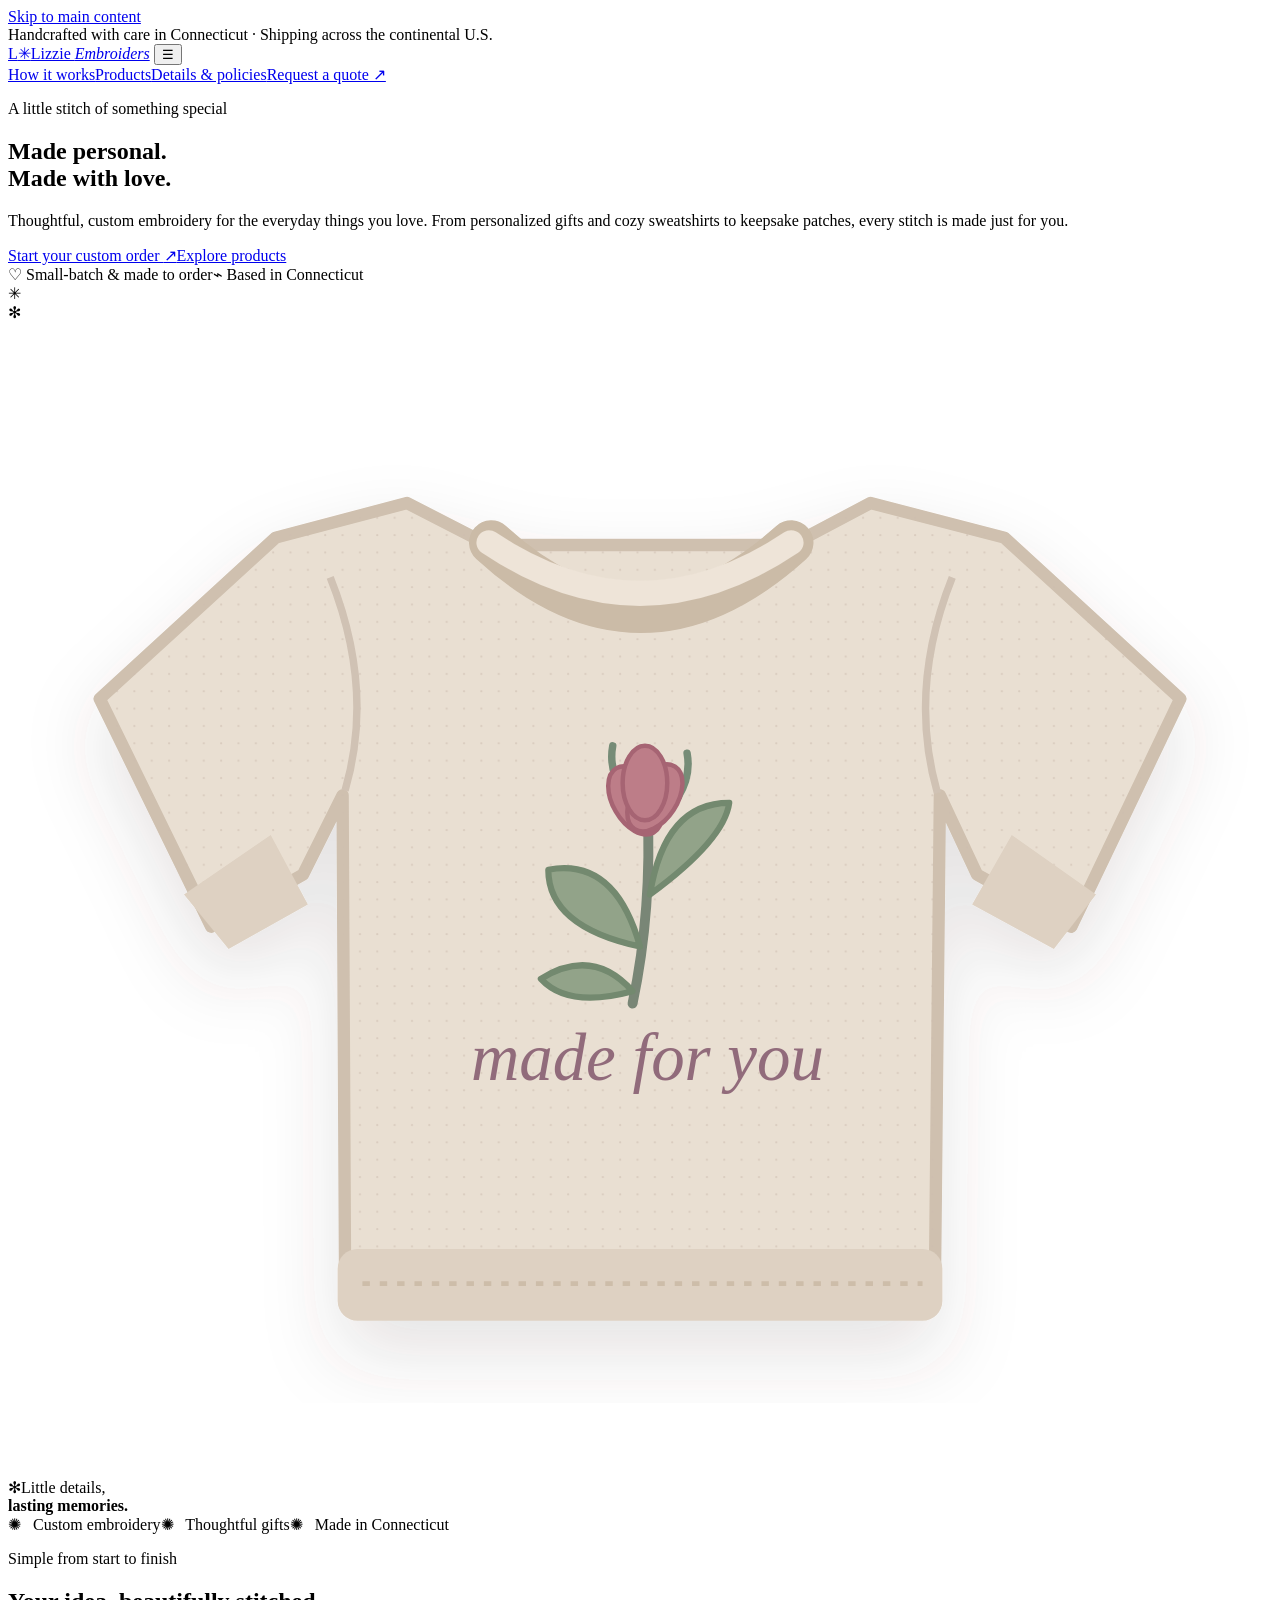
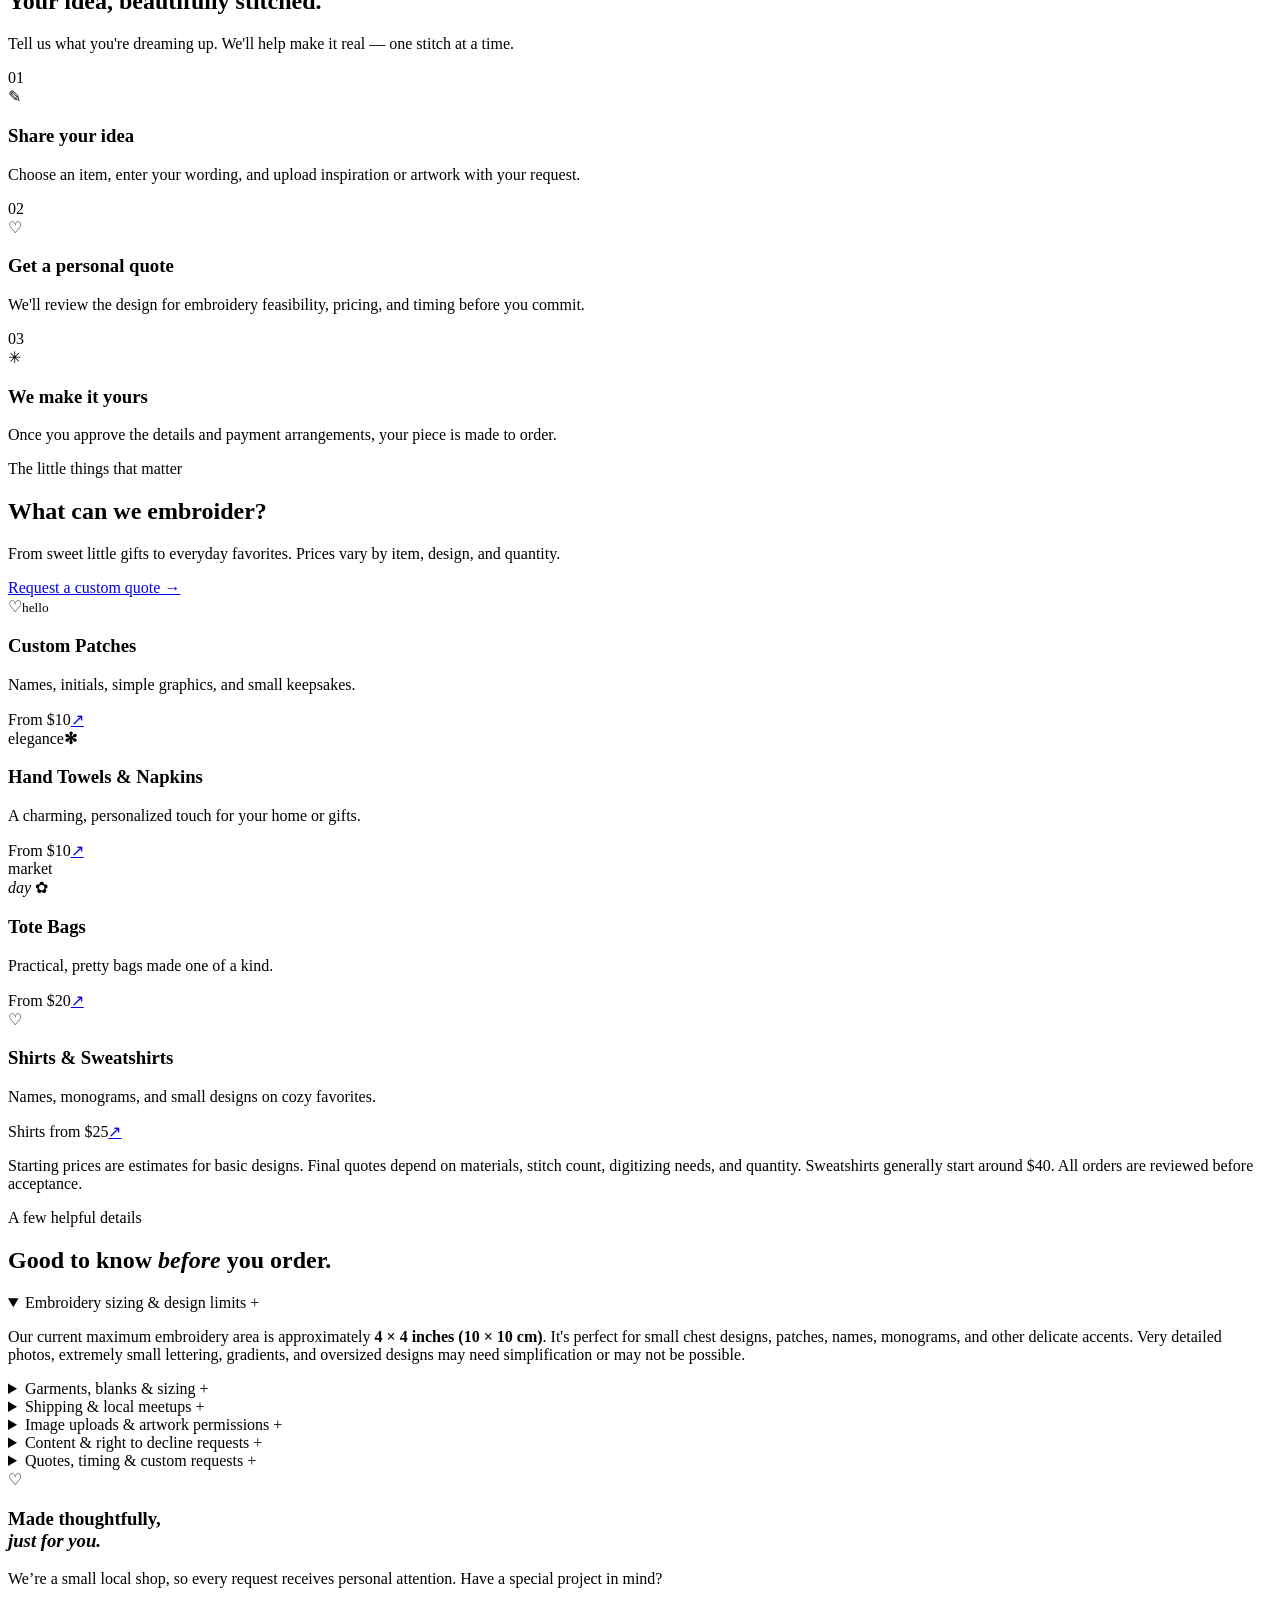
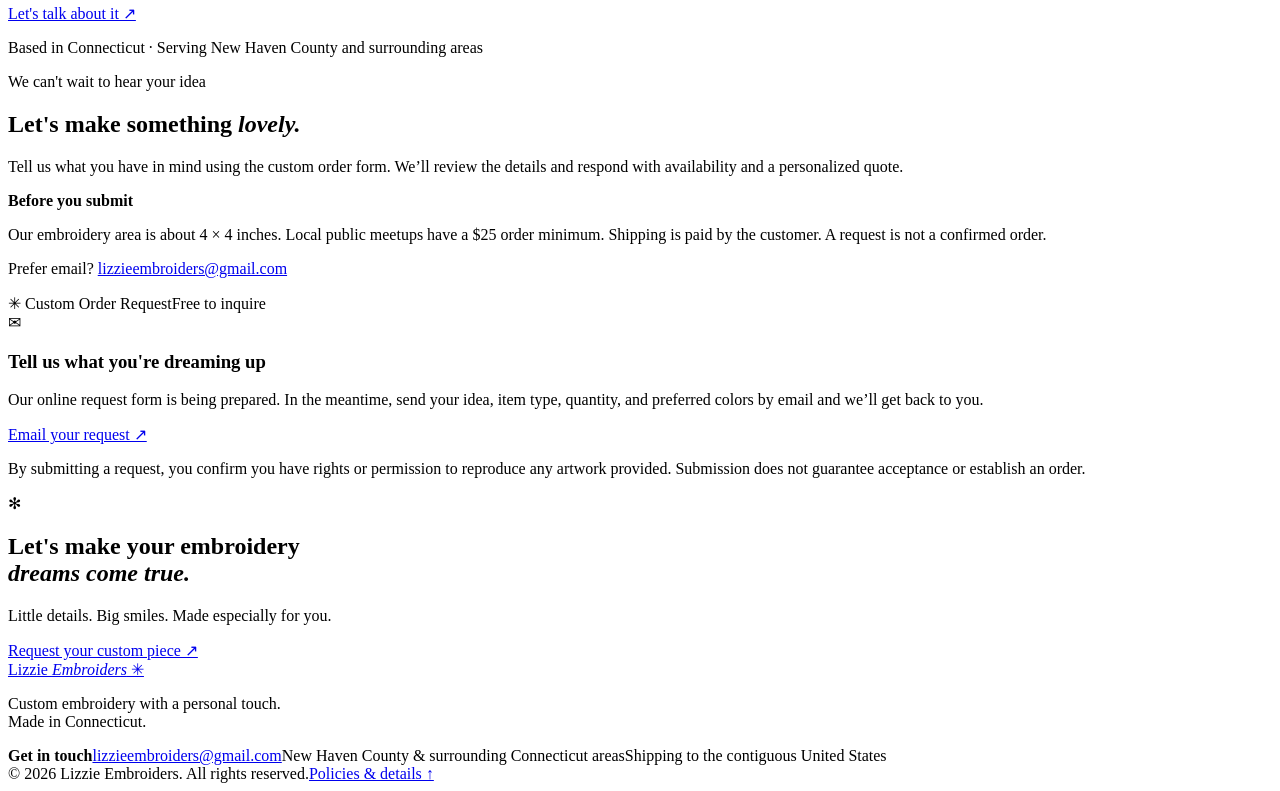
==== public/index.html @ 342d5901 "Add complete Lizzie Embroiders website layout and content" ====
<!doctype html>
<html lang="en">
<head>
<meta charset="utf-8">
<meta name="viewport" content="width=device-width,initial-scale=1">
<meta name="theme-color" content="#f5eee8">
<meta name="description" content="Lizzie Embroiders: personalized embroidery, custom patches, totes, towels and clothing in Connecticut. Request a free custom quote.">
<title>Lizzie Embroiders | Custom Embroidery in Connecticut</title>
<link rel="icon" href="data:image/svg+xml,%3Csvg xmlns='http://www.w3.org/2000/svg' viewBox='0 0 64 64'%3E%3Crect width='64' height='64' rx='16' fill='%239e6f82'/%3E%3Ctext x='32' y='46' text-anchor='middle' font-family='Georgia' font-size='44' fill='white'%3EL%3C/text%3E%3C/svg%3E">
<link rel="stylesheet" href="/styles.css">
<script src="/script.js" defer></script>
</head>
<body>
<a class="skip-link" href="#main">Skip to main content</a>
<div class="announcement">Handcrafted with care in Connecticut · Shipping across the continental U.S.</div>
<header class="site-header">
  <div class="container nav-inner">
    <a href="#top" class="wordmark" aria-label="Lizzie Embroiders home"><span class="wordmark-icon">L<span class="needle">✳</span></span><span>Lizzie <em>Embroiders</em></span></a>
    <button class="nav-toggle" type="button" aria-expanded="false" aria-controls="main-nav" aria-label="Toggle menu">☰</button>
    <nav id="main-nav" class="nav-links" aria-label="Main navigation">
      <a href="#how-it-works">How it works</a><a href="#products">Products</a><a href="#details">Details & policies</a><a href="#order" class="nav-cta">Request a quote ↗</a>
    </nav>
  </div>
</header>
<main id="main">
<section id="top" class="hero">
  <div class="container hero-grid">
    <div class="hero-copy">
      <p class="eyebrow">A little stitch of something special</p>
      <h1>Made personal.<br><span>Made with love.</span></h1>
      <p class="lead">Thoughtful, custom embroidery for the everyday things you love. From personalized gifts and cozy sweatshirts to keepsake patches, every stitch is made just for you.</p>
      <div class="hero-actions"><a class="btn btn-primary" href="#order">Start your custom order <span aria-hidden="true">↗</span></a><a class="btn btn-outline" href="#products">Explore products</a></div>
      <div class="hero-points"><span>♡ Small-batch & made to order</span><span>⌁ Based in Connecticut</span></div>
    </div>
    <div class="hero-art" aria-label="Illustration of an embroidered sweatshirt">
      <div class="art-decor art-decor-1">✳</div><div class="art-decor art-decor-2">✻</div>
      <svg class="sweater-art" viewBox="0 0 510 465" role="img" aria-label="Cream-colored sweatshirt embroidered with a botanical motif">
        <defs><filter id="softshadow"><feDropShadow dx="0" dy="14" stdDeviation="15" flood-color="#563c3c" flood-opacity=".14"/></filter><pattern id="fabric" width="7" height="7" patternUnits="userSpaceOnUse"><circle cx="2" cy="2" r=".45" fill="#cbbcaf" opacity=".55"/></pattern></defs>
        <g filter="url(#softshadow)">
          <path d="M161 73 108 87 37 152 82 244 119 223 135 191 136 387 374 387 376 191 391 223 429 244 473 152 402 87 348 73 316 90 194 90Z" fill="#e9dfd2" stroke="#cfc0af" stroke-width="5" stroke-linejoin="round"/>
          <path d="M161 73 108 87 37 152 82 244 119 223 135 191 136 387 374 387 376 191 391 223 429 244 473 152 402 87 348 73 316 90 194 90Z" fill="url(#fabric)"/>
          <path d="M195 89 Q255 144 316 89" stroke="#cbbba7" fill="none" stroke-width="18" stroke-linecap="round"/>
          <path d="M194 89 Q255 130 316 89" stroke="#eee4d8" fill="none" stroke-width="10" stroke-linecap="round"/>
          <rect x="133" y="374" width="244" height="29" rx="8" fill="#ded1c2"/><path d="M143 388h226" stroke="#cdbda9" stroke-width="2" stroke-dasharray="3 4"/>
          <path d="M71 231 89 253 121 235 106 207Z M439 231 422 253 389 235 405 207Z" fill="#ded1c2"/>
          <path d="M136 189 Q148 148 130 103 M375 190 Q363 148 381 103" fill="none" stroke="#d0c2b4" stroke-width="3"/>
        </g>
        <g fill="none" stroke-linecap="round" stroke-linejoin="round">
          <path d="M252 275 Q260 237 258 195" stroke="#798676" stroke-width="4"/>
          <path d="M255 252 Q218 244 218 221 Q245 216 255 252M259 231 Q289 209 291 194 Q265 194 259 231M252 270 Q226 277 215 265 Q236 252 252 270" fill="#92a389" stroke="#73896f" stroke-width="2.5"/>
          <path d="M260 202 Q241 187 244 171M258 205 Q277 190 274 174" stroke="#768c77" stroke-width="3"/>
          <g fill="#bd7d88" stroke="#a66473" stroke-width="1.8"><ellipse cx="253" cy="193" rx="9" ry="15" transform="rotate(-30 253 193)"/><ellipse cx="261" cy="192" rx="9" ry="15" transform="rotate(33 261 192)"/><ellipse cx="257" cy="186" rx="9" ry="15"/></g>
        </g>
        <text x="258" y="306" fill="#916b7b" font-size="27" text-anchor="middle" font-style="italic" font-family="Georgia,serif">made for you</text>
      </svg>
      <div class="art-note"><span class="art-note-sparkle">✻</span><span>Little details,<br><strong>lasting memories.</strong></span></div>
    </div>
  </div>
</section>
<section class="intro-strip"><div class="container intro-strip-inner"><span>✺ &nbsp; Custom embroidery</span><span>✺ &nbsp; Thoughtful gifts</span><span>✺ &nbsp; Made in Connecticut</span></div></section>
<section id="how-it-works" class="section how-section">
 <div class="container">
 <div class="section-title center"><p class="eyebrow">Simple from start to finish</p><h2>Your idea, beautifully stitched.</h2><p>Tell us what you're dreaming up. We'll help make it real — one stitch at a time.</p></div>
 <div class="steps"><article class="step"><span class="step-number">01</span><div class="step-icon">✎</div><h3>Share your idea</h3><p>Choose an item, enter your wording, and upload inspiration or artwork with your request.</p></article><article class="step"><span class="step-number">02</span><div class="step-icon">♡</div><h3>Get a personal quote</h3><p>We'll review the design for embroidery feasibility, pricing, and timing before you commit.</p></article><article class="step"><span class="step-number">03</span><div class="step-icon">✳</div><h3>We make it yours</h3><p>Once you approve the details and payment arrangements, your piece is made to order.</p></article></div>
 </div>
</section>
<section id="products" class="section products-section">
<div class="container"><div class="section-heading-row"><div class="section-title"><p class="eyebrow">The little things that matter</p><h2>What can we embroider?</h2><p>From sweet little gifts to everyday favorites. Prices vary by item, design, and quantity.</p></div><a href="#order" class="text-link">Request a custom quote →</a></div>
<div class="product-grid">
<article class="product-card"><div class="product-visual card-patches"><div class="patch-illustration"><div class="patch-border">♡<small>hello</small></div></div></div><div class="product-body"><h3>Custom Patches</h3><p>Names, initials, simple graphics, and small keepsakes.</p><div class="card-bottom"><span>From $10</span><a href="#order" aria-label="Request custom patches">↗</a></div></div></article>
<article class="product-card"><div class="product-visual card-towels"><div class="towel-illustration"><span>elegance</span><b>✻</b></div></div><div class="product-body"><h3>Hand Towels & Napkins</h3><p>A charming, personalized touch for your home or gifts.</p><div class="card-bottom"><span>From $10</span><a href="#order" aria-label="Request towels or napkins">↗</a></div></div></article>
<article class="product-card"><div class="product-visual card-totes"><div class="tote-illustration"><div class="tote-handle"></div><span>market<br><em>day</em> ✿</span></div></div><div class="product-body"><h3>Tote Bags</h3><p>Practical, pretty bags made one of a kind.</p><div class="card-bottom"><span>From $20</span><a href="#order" aria-label="Request a tote bag">↗</a></div></div></article>
<article class="product-card"><div class="product-visual card-apparel"><div class="mini-sweater"><span>♡</span></div></div><div class="product-body"><h3>Shirts & Sweatshirts</h3><p>Names, monograms, and small designs on cozy favorites.</p><div class="card-bottom"><span>Shirts from $25</span><a href="#order" aria-label="Request clothing embroidery">↗</a></div></div></article>
</div>
<p class="pricing-footnote">Starting prices are estimates for basic designs. Final quotes depend on materials, stitch count, digitizing needs, and quantity. Sweatshirts generally start around $40. All orders are reviewed before acceptance.</p>
</div></section>
<section class="section details-section" id="details"><div class="container details-grid">
<div class="details-main"><p class="eyebrow">A few helpful details</p><h2>Good to know <em>before</em> you order.</h2><div class="accordion-group">
<details open><summary>Embroidery sizing & design limits <span>+</span></summary><p>Our current maximum embroidery area is approximately <strong>4 × 4 inches (10 × 10 cm)</strong>. It's perfect for small chest designs, patches, names, monograms, and other delicate accents. Very detailed photos, extremely small lettering, gradients, and oversized designs may need simplification or may not be possible.</p></details>
<details><summary>Garments, blanks & sizing <span>+</span></summary><p>We can discuss available blank items such as <a href="https://www.gildanbrands.com/en-us/gildan-18000" target="_blank" rel="noopener noreferrer">Gildan 18000 crewneck sweatshirts ↗</a>, <a href="https://www.gildanbrands.com/en-us/gildan-5000" target="_blank" rel="noopener noreferrer">Gildan 5000 T-shirts ↗</a>, and <a href="https://www.libertybags.com/" target="_blank" rel="noopener noreferrer">Liberty Bags totes ↗</a>. These are style references, not guaranteed stock. We confirm the exact item, color, measurements, pricing, and availability before your order is approved. When ordering clothes, please consult the manufacturer's size chart for the specific style; sizing may vary. Customer-supplied items are considered case by case.</p></details>
<details><summary>Shipping & local meetups <span>+</span></summary><p>We ship to the <strong>48 contiguous United States</strong>; shipping costs are paid by the customer and provided in your quote. We can also arrange an agreed public meetup between Waterbury and Hartford, Connecticut. A <strong>$25 minimum order</strong> applies to local public meetups. No home address or private pickup location is offered on this site.</p></details>
<details><summary>Image uploads & artwork permissions <span>+</span></summary><p>Please upload clear, high-resolution artwork or a simple logo where possible. PNG, JPG, or PDF references are useful, but images must be converted into embroidery stitch files before production and may require an additional setup fee. By submitting artwork, you confirm that you own it or have permission to use and reproduce it. We cannot guarantee that every uploaded image can be embroidered.</p><p class="minor-note">Google Forms may require you to sign into a Google account to upload an image. If that is inconvenient, submit the request without artwork or <a href="mailto:lizzieembroiders@gmail.com?subject=Embroidery%20artwork%20inquiry">email us</a> the file instead.</p></details>
<details><summary>Content & right to decline requests <span>+</span></summary><p>We reserve the right to decline any order or design that is unlawful, infringes intellectual property rights, contains hateful or discriminatory content, harassment, or explicit material, or that we're otherwise uncomfortable producing. This applies to images, text, and custom requests. Order acceptance remains at our discretion, subject to applicable law.</p></details>
<details><summary>Quotes, timing & custom requests <span>+</span></summary><p>Submitting a request is free and does not obligate you to purchase. We'll confirm design feasibility, total price, estimated turnaround, and payment terms before accepting an order. Since every piece is custom, please wait for confirmation before assuming a deadline can be met. Have an unusual idea? <a href="mailto:lizzieembroiders@gmail.com?subject=Custom%20embroidery%20request">Email Lizzie</a> and we'll see what we can do.</p></details>
</div></div>
<aside class="care-card"><div class="care-mark">♡</div><h3>Made thoughtfully,<br><em>just for you.</em></h3><p>We’re a small local shop, so every request receives personal attention. Have a special project in mind?</p><a href="mailto:lizzieembroiders@gmail.com?subject=Custom%20embroidery%20question" class="btn btn-light">Let's talk about it ↗</a><div class="care-line"></div><p class="care-small">Based in Connecticut · Serving New Haven County and surrounding areas</p></aside>
</div></section>
<section class="section order-section" id="order"><div class="container order-grid"><div class="order-copy"><p class="eyebrow">We can't wait to hear your idea</p><h2>Let's make something <em>lovely.</em></h2><p>Tell us what you have in mind using the custom order form. We’ll review the details and respond with availability and a personalized quote.</p>
<div class="order-reminder"><strong>Before you submit</strong><p>Our embroidery area is about 4 × 4 inches. Local public meetups have a $25 order minimum. Shipping is paid by the customer. A request is not a confirmed order.</p></div><p class="order-contact">Prefer email? <a href="mailto:lizzieembroiders@gmail.com?subject=Embroidery%20order%20request">lizzieembroiders@gmail.com</a></p></div>
<div class="order-form-panel"><div class="form-panel-top"><span>✳ Custom Order Request</span><span>Free to inquire</span></div><div id="google-form" class="form-placeholder"><div class="placeholder-icon">✉</div><h3>Tell us what you're dreaming up</h3><p>Our online request form is being prepared. In the meantime, send your idea, item type, quantity, and preferred colors by email and we’ll get back to you.</p><a class="btn btn-primary" href="mailto:lizzieembroiders@gmail.com?subject=Custom%20Embroidery%20Request">Email your request ↗</a></div><p class="form-disclaimer">By submitting a request, you confirm you have rights or permission to reproduce any artwork provided. Submission does not guarantee acceptance or establish an order.</p></div>
</div></section>
<section class="closing-banner"><div class="container"><span class="closing-sparkle">✻</span><h2>Let's make your embroidery<br><em>dreams come true.</em></h2><p>Little details. Big smiles. Made especially for you.</p><a href="#order" class="btn btn-light">Request your custom piece ↗</a></div></section>
</main>
<footer class="footer"><div class="container footer-inner"><div><a href="#top" class="footer-brand">Lizzie <em>Embroiders</em> ✳</a><p>Custom embroidery with a personal touch.<br>Made in Connecticut.</p></div><div class="footer-contact"><strong>Get in touch</strong><a href="mailto:lizzieembroiders@gmail.com">lizzieembroiders@gmail.com</a><span>New Haven County & surrounding Connecticut areas</span><span>Shipping to the contiguous United States</span></div></div><div class="container footer-bottom"><span>© <span id="year">2026</span> Lizzie Embroiders. All rights reserved.</span><a href="#details">Policies & details ↑</a></div></footer>
</body></html>
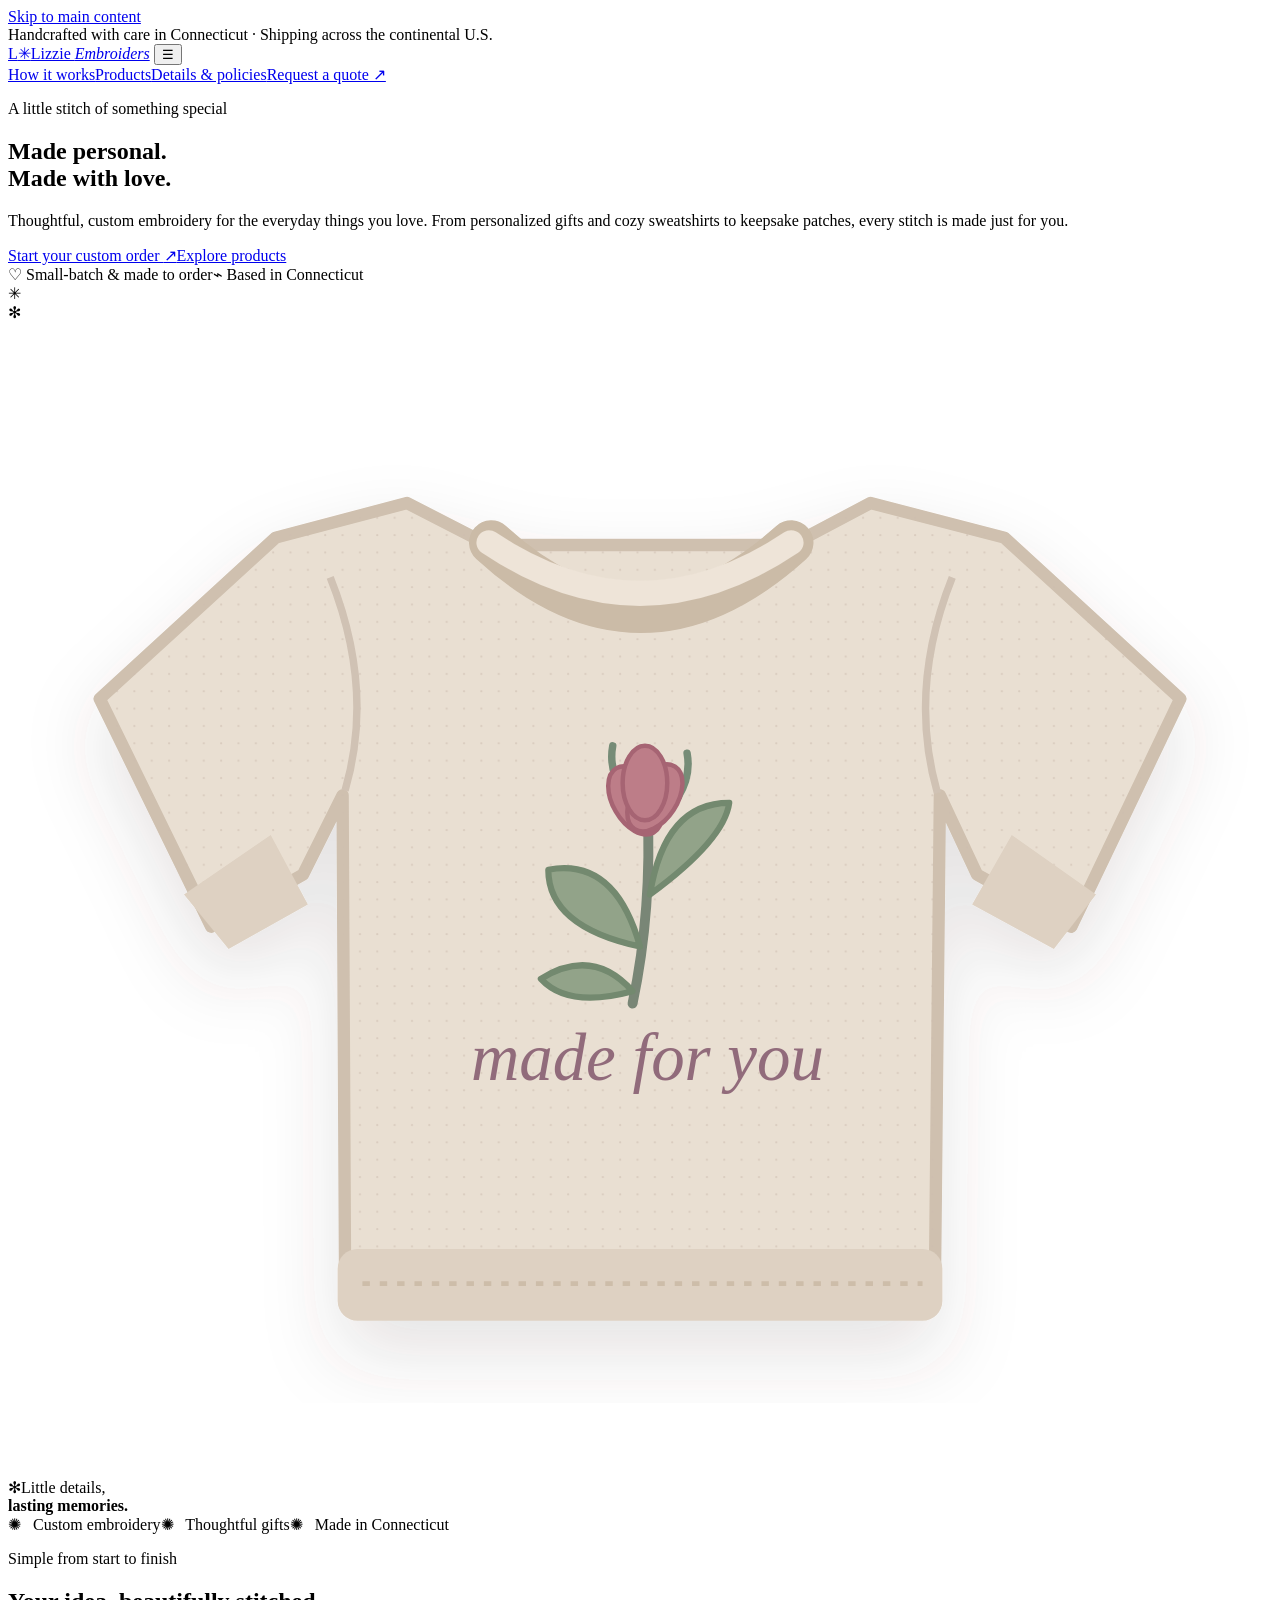
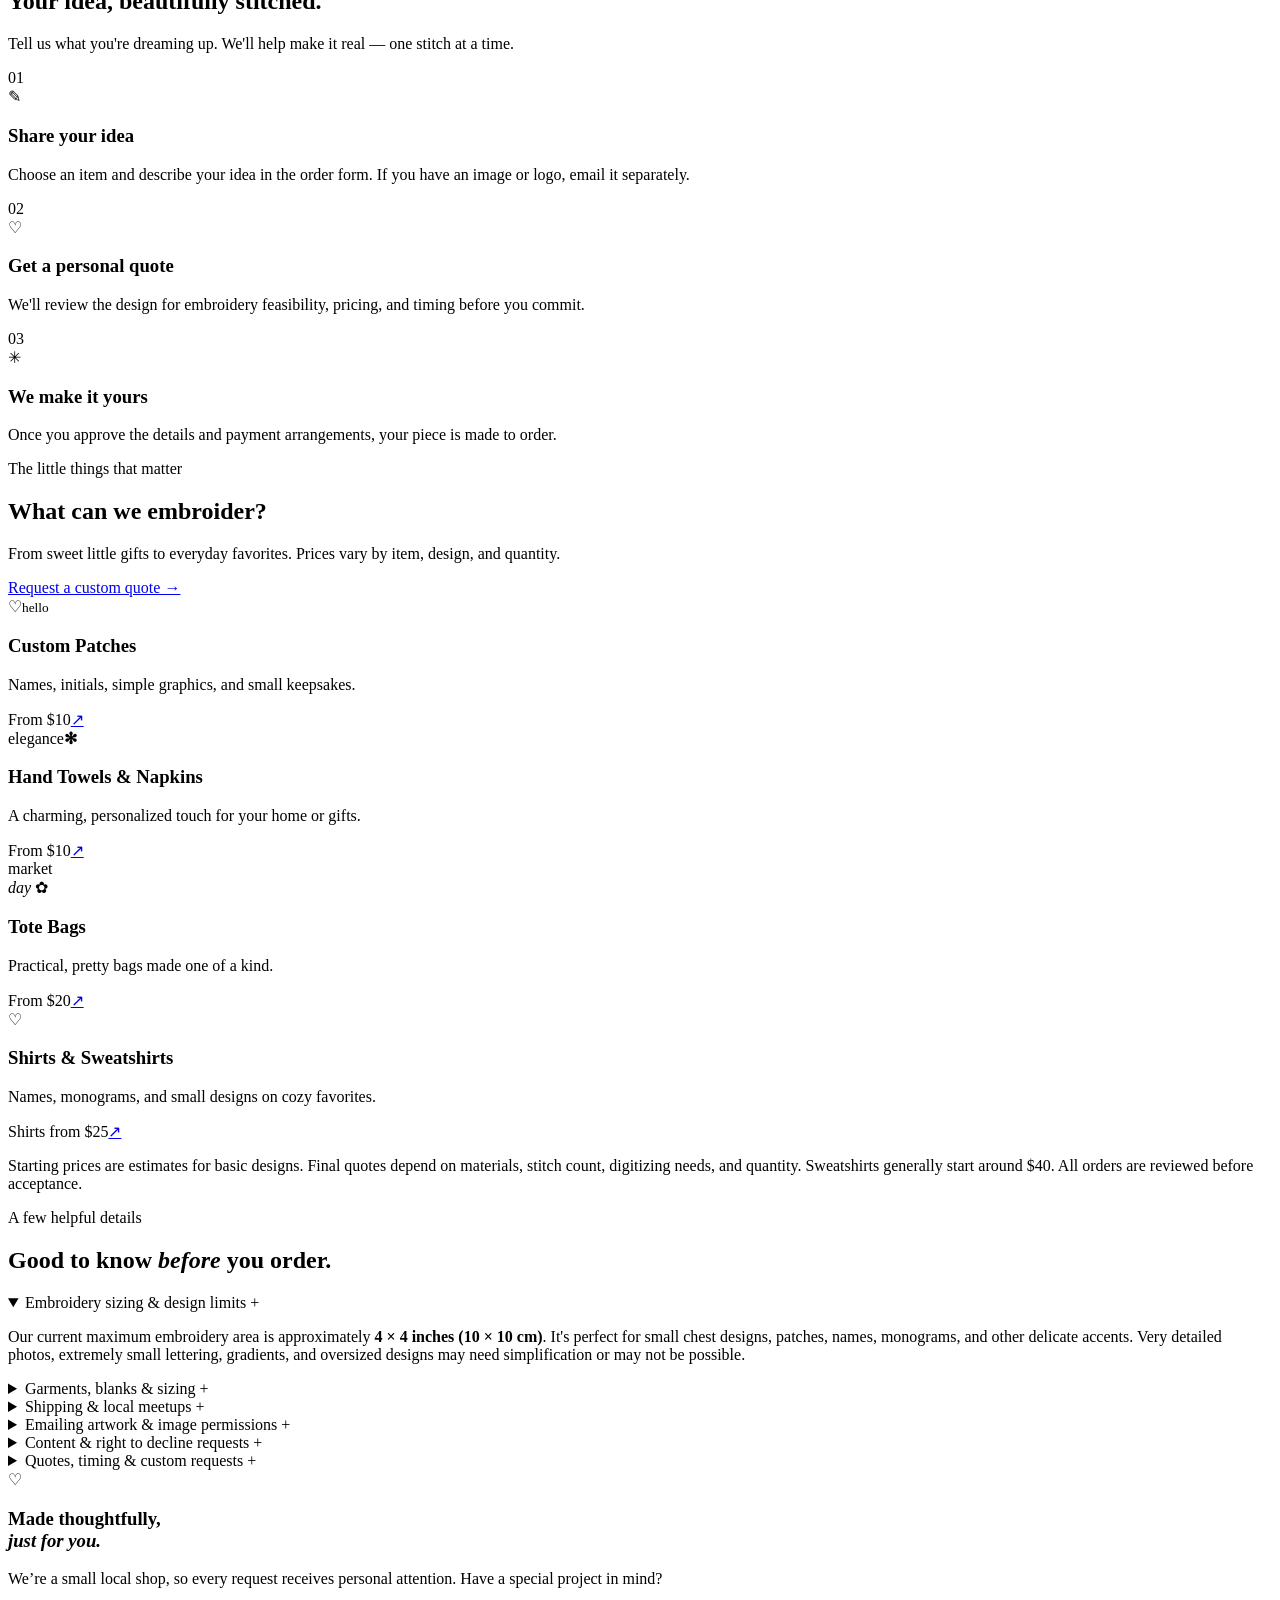
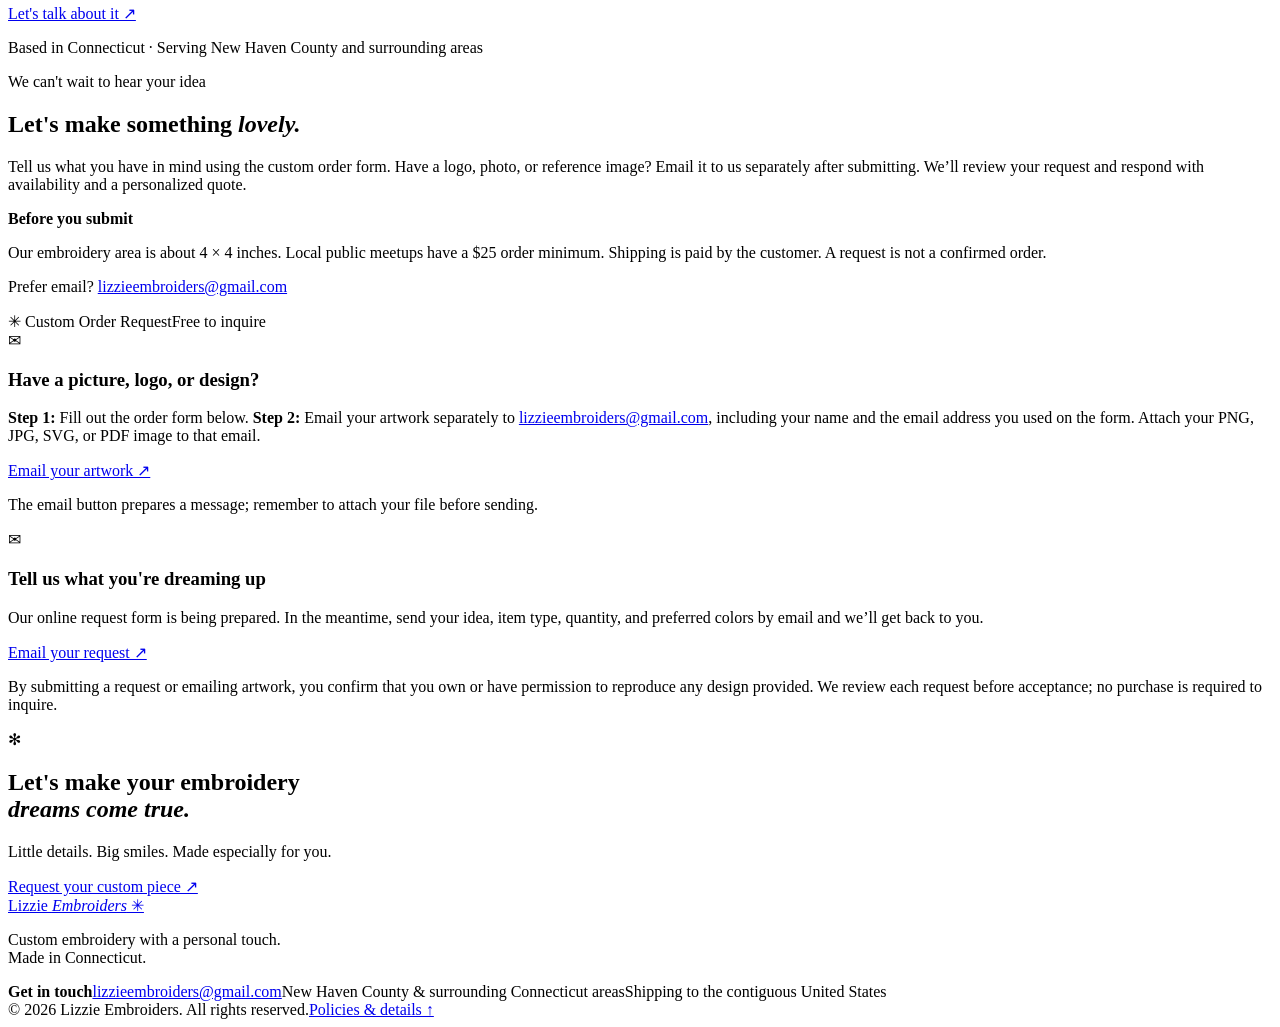
==== commit 82e0c292: "Explain separate email artwork submission throughout embroidery website" ====
--- a/public/index.html
+++ b/public/index.html
@@ -61,7 +61,7 @@
 <section id="how-it-works" class="section how-section">
  <div class="container">
  <div class="section-title center"><p class="eyebrow">Simple from start to finish</p><h2>Your idea, beautifully stitched.</h2><p>Tell us what you're dreaming up. We'll help make it real — one stitch at a time.</p></div>
- <div class="steps"><article class="step"><span class="step-number">01</span><div class="step-icon">✎</div><h3>Share your idea</h3><p>Choose an item, enter your wording, and upload inspiration or artwork with your request.</p></article><article class="step"><span class="step-number">02</span><div class="step-icon">♡</div><h3>Get a personal quote</h3><p>We'll review the design for embroidery feasibility, pricing, and timing before you commit.</p></article><article class="step"><span class="step-number">03</span><div class="step-icon">✳</div><h3>We make it yours</h3><p>Once you approve the details and payment arrangements, your piece is made to order.</p></article></div>
+ <div class="steps"><article class="step"><span class="step-number">01</span><div class="step-icon">✎</div><h3>Share your idea</h3><p>Choose an item and describe your idea in the order form. If you have an image or logo, email it separately.</p></article><article class="step"><span class="step-number">02</span><div class="step-icon">♡</div><h3>Get a personal quote</h3><p>We'll review the design for embroidery feasibility, pricing, and timing before you commit.</p></article><article class="step"><span class="step-number">03</span><div class="step-icon">✳</div><h3>We make it yours</h3><p>Once you approve the details and payment arrangements, your piece is made to order.</p></article></div>
  </div>
 </section>
 <section id="products" class="section products-section">
@@ -79,15 +79,15 @@
 <details open><summary>Embroidery sizing & design limits <span>+</span></summary><p>Our current maximum embroidery area is approximately <strong>4 × 4 inches (10 × 10 cm)</strong>. It's perfect for small chest designs, patches, names, monograms, and other delicate accents. Very detailed photos, extremely small lettering, gradients, and oversized designs may need simplification or may not be possible.</p></details>
 <details><summary>Garments, blanks & sizing <span>+</span></summary><p>We can discuss available blank items such as <a href="https://www.gildanbrands.com/en-us/gildan-18000" target="_blank" rel="noopener noreferrer">Gildan 18000 crewneck sweatshirts ↗</a>, <a href="https://www.gildanbrands.com/en-us/gildan-5000" target="_blank" rel="noopener noreferrer">Gildan 5000 T-shirts ↗</a>, and <a href="https://www.libertybags.com/" target="_blank" rel="noopener noreferrer">Liberty Bags totes ↗</a>. These are style references, not guaranteed stock. We confirm the exact item, color, measurements, pricing, and availability before your order is approved. When ordering clothes, please consult the manufacturer's size chart for the specific style; sizing may vary. Customer-supplied items are considered case by case.</p></details>
 <details><summary>Shipping & local meetups <span>+</span></summary><p>We ship to the <strong>48 contiguous United States</strong>; shipping costs are paid by the customer and provided in your quote. We can also arrange an agreed public meetup between Waterbury and Hartford, Connecticut. A <strong>$25 minimum order</strong> applies to local public meetups. No home address or private pickup location is offered on this site.</p></details>
-<details><summary>Image uploads & artwork permissions <span>+</span></summary><p>Please upload clear, high-resolution artwork or a simple logo where possible. PNG, JPG, or PDF references are useful, but images must be converted into embroidery stitch files before production and may require an additional setup fee. By submitting artwork, you confirm that you own it or have permission to use and reproduce it. We cannot guarantee that every uploaded image can be embroidered.</p><p class="minor-note">Google Forms may require you to sign into a Google account to upload an image. If that is inconvenient, submit the request without artwork or <a href="mailto:lizzieembroiders@gmail.com?subject=Embroidery%20artwork%20inquiry">email us</a> the file instead.</p></details>
+<details><summary>Emailing artwork &amp; image permissions <span>+</span></summary><p>Our order form does not accept file attachments. After submitting your request, email your artwork to <a href="mailto:lizzieembroiders@gmail.com">lizzieembroiders@gmail.com</a>. Include your name and the same email address you used on the form so we can match your design to your request. PNG, JPG, SVG, or PDF files are helpful, ideally with clear outlines and good resolution.</p><p>Artwork must be converted into embroidery stitch files before production and may require an additional setup fee. By emailing artwork, you confirm that you own it or have permission to reproduce it. Not every image can be embroidered, especially detailed or oversized designs.</p></details>
 <details><summary>Content & right to decline requests <span>+</span></summary><p>We reserve the right to decline any order or design that is unlawful, infringes intellectual property rights, contains hateful or discriminatory content, harassment, or explicit material, or that we're otherwise uncomfortable producing. This applies to images, text, and custom requests. Order acceptance remains at our discretion, subject to applicable law.</p></details>
 <details><summary>Quotes, timing & custom requests <span>+</span></summary><p>Submitting a request is free and does not obligate you to purchase. We'll confirm design feasibility, total price, estimated turnaround, and payment terms before accepting an order. Since every piece is custom, please wait for confirmation before assuming a deadline can be met. Have an unusual idea? <a href="mailto:lizzieembroiders@gmail.com?subject=Custom%20embroidery%20request">Email Lizzie</a> and we'll see what we can do.</p></details>
 </div></div>
 <aside class="care-card"><div class="care-mark">♡</div><h3>Made thoughtfully,<br><em>just for you.</em></h3><p>We’re a small local shop, so every request receives personal attention. Have a special project in mind?</p><a href="mailto:lizzieembroiders@gmail.com?subject=Custom%20embroidery%20question" class="btn btn-light">Let's talk about it ↗</a><div class="care-line"></div><p class="care-small">Based in Connecticut · Serving New Haven County and surrounding areas</p></aside>
 </div></section>
-<section class="section order-section" id="order"><div class="container order-grid"><div class="order-copy"><p class="eyebrow">We can't wait to hear your idea</p><h2>Let's make something <em>lovely.</em></h2><p>Tell us what you have in mind using the custom order form. We’ll review the details and respond with availability and a personalized quote.</p>
+<section class="section order-section" id="order"><div class="container order-grid"><div class="order-copy"><p class="eyebrow">We can't wait to hear your idea</p><h2>Let's make something <em>lovely.</em></h2><p>Tell us what you have in mind using the custom order form. Have a logo, photo, or reference image? Email it to us separately after submitting. We’ll review your request and respond with availability and a personalized quote.</p>
 <div class="order-reminder"><strong>Before you submit</strong><p>Our embroidery area is about 4 × 4 inches. Local public meetups have a $25 order minimum. Shipping is paid by the customer. A request is not a confirmed order.</p></div><p class="order-contact">Prefer email? <a href="mailto:lizzieembroiders@gmail.com?subject=Embroidery%20order%20request">lizzieembroiders@gmail.com</a></p></div>
-<div class="order-form-panel"><div class="form-panel-top"><span>✳ Custom Order Request</span><span>Free to inquire</span></div><div id="google-form" class="form-placeholder"><div class="placeholder-icon">✉</div><h3>Tell us what you're dreaming up</h3><p>Our online request form is being prepared. In the meantime, send your idea, item type, quantity, and preferred colors by email and we’ll get back to you.</p><a class="btn btn-primary" href="mailto:lizzieembroiders@gmail.com?subject=Custom%20Embroidery%20Request">Email your request ↗</a></div><p class="form-disclaimer">By submitting a request, you confirm you have rights or permission to reproduce any artwork provided. Submission does not guarantee acceptance or establish an order.</p></div>
+<div class="order-form-panel"><div class="form-panel-top"><span>✳ Custom Order Request</span><span>Free to inquire</span></div><div class="artwork-email-panel"><div class="artwork-email-icon" aria-hidden="true">✉</div><div><h3>Have a picture, logo, or design?</h3><p><strong>Step 1:</strong> Fill out the order form below. <strong>Step 2:</strong> Email your artwork separately to <a href="mailto:lizzieembroiders@gmail.com">lizzieembroiders@gmail.com</a>, including your name and the email address you used on the form. Attach your PNG, JPG, SVG, or PDF image to that email.</p><a class="artwork-email-button" href="mailto:lizzieembroiders@gmail.com?subject=Artwork%20for%20my%20embroidery%20request&amp;body=Hi%20Lizzie%2C%0A%0AI%20just%20submitted%20an%20embroidery%20request%20form.%0A%0AName%20on%20form%3A%0AEmail%20used%20on%20form%3A%0AItem%20requested%3A%0A%0AI'm%20attaching%20the%20artwork%20I'd%20like%20you%20to%20review.%0A%0AThank%20you!">Email your artwork ↗</a><p class="artwork-email-hint">The email button prepares a message; remember to attach your file before sending.</p></div></div><div id="google-form" class="form-placeholder"><div class="placeholder-icon">✉</div><h3>Tell us what you're dreaming up</h3><p>Our online request form is being prepared. In the meantime, send your idea, item type, quantity, and preferred colors by email and we’ll get back to you.</p><a class="btn btn-primary" href="mailto:lizzieembroiders@gmail.com?subject=Custom%20Embroidery%20Request">Email your request ↗</a></div><p class="form-disclaimer">By submitting a request or emailing artwork, you confirm that you own or have permission to reproduce any design provided. We review each request before acceptance; no purchase is required to inquire.</p></div>
 </div></section>
 <section class="closing-banner"><div class="container"><span class="closing-sparkle">✻</span><h2>Let's make your embroidery<br><em>dreams come true.</em></h2><p>Little details. Big smiles. Made especially for you.</p><a href="#order" class="btn btn-light">Request your custom piece ↗</a></div></section>
 </main>
